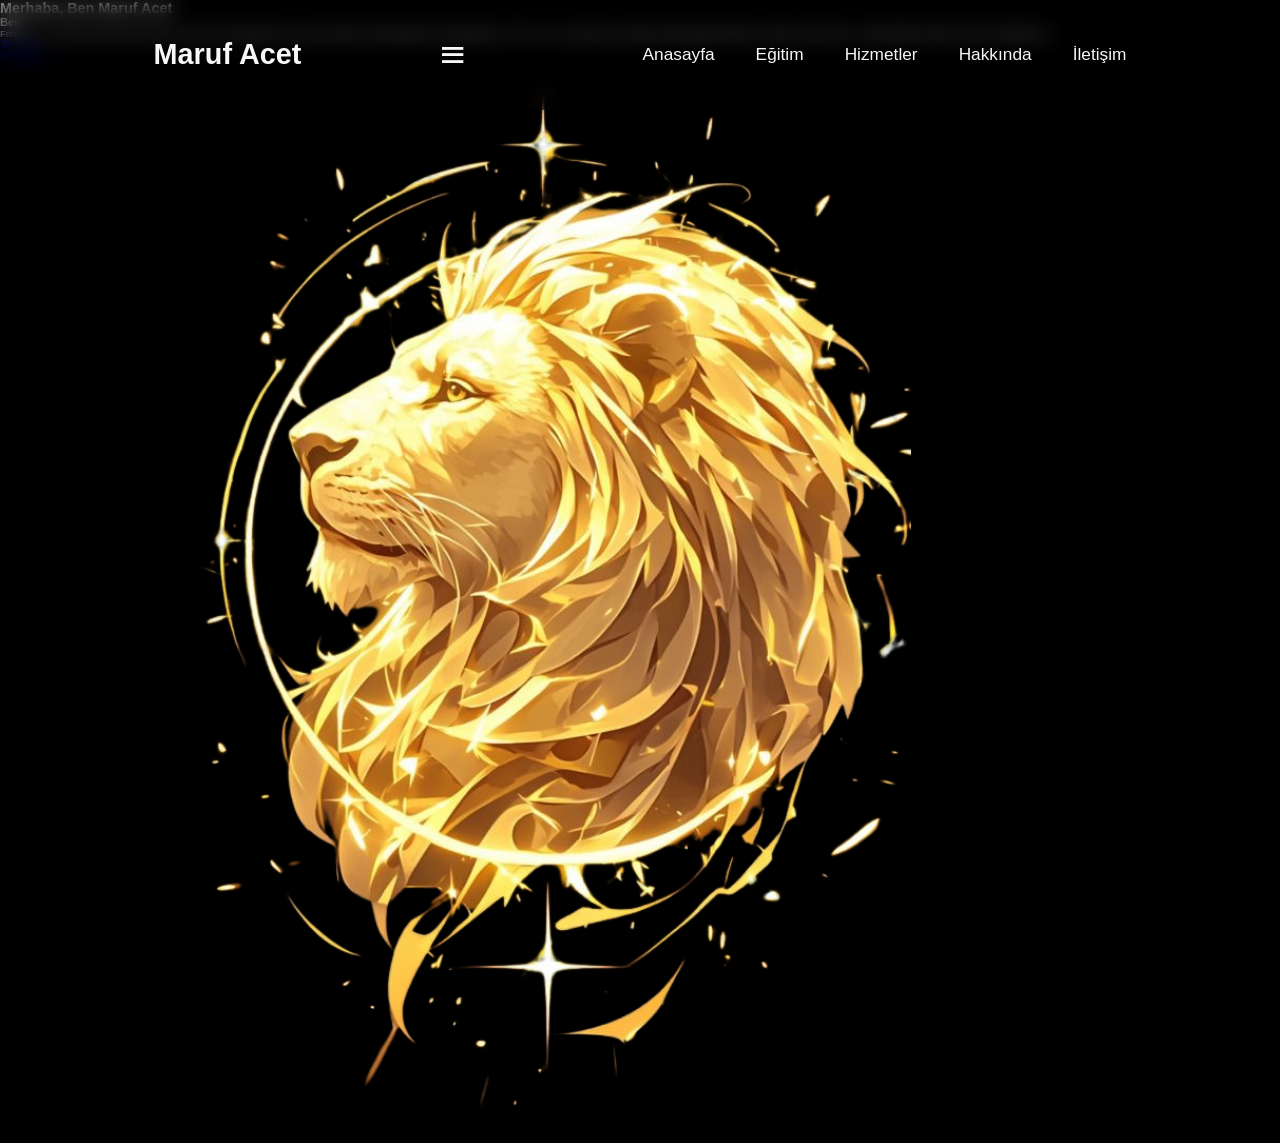
==== Maruf Acet/index.html @ 95a62dec "Add home section and CSS, fix navbar link Link style.css and Boxicons in index.html; add a new .home" ====
<!DOCTYPE html>
<html lang="en">

<head>
    <meta charset="UTF-8">
    <meta name="viewport" content="width=device-width, initial-scale=1.0">
    <title>Kişisel Portföy Web Sitesi</title>
    <link rel="shortcut icon" href="Adsız tasarım (3).png" type="image/x-icon">
    
    <link href="https://unpkg.com/boxicons@2.1.4/css/boxicons.min.css" rel="stylesheet">
<link rel="stylesheet" href="style.css">

</head> 

<body>
    <!--HEADER START-->
    <header class="header">
    <a href="#home" class="logo">
        Maruf Acet
    </a>
    <i class="bx bx-menu" id="menu-icon" style="font-size:32px;"></i>
    <nav class="navbar">
        <a href="#home" class="active">Anasayfa</a>
        <a href="#education">Eğitim</a>
        <a href="#Services">Hizmetler</a>
        <a href="#about">Hakkında</a>
        <a href="#contact">İletişim</a>
    
    </nav>
    </header>
    <!--HEADER END-->
     <!--HOME START-->
    <section class="home" id="home">
        <div class="home-text">
            <h1> Merhaba, Ben Maruf Acet</h1>
            <h3 class="text-animation"> Ben <span> </span></h3>
            <p> Frontend ve backend alanlarında çalışan, full stack web geliştirme 
                konusunda kendini sürekli geliştiren bir geliştiriciyim. HTML, CSS, JavaScript ve backend 
                teknolojileriyle kullanıcı odaklı, performanslı 
                ve sürdürülebilir projeler üretmeyi hedefliyorum.</p>
                <div class="sosyal-icons"></div>
                <a href="#" target="_blank"><i class='bx bxl-instagram'></i></a>
                <a href="#" target="_blank"><i class='bx bxl-facebook'></i></a>
                <a href="#" target="_blank"><i class='bx bxl-github'></i></a>
                <div class="btn-group">
                    <a href="#" class="btn">CV</a>
                    <a href="#" class="btn">İletişim</a>
                </div>
        </div>
        <div class="home-img">
            <img src="Adsız tasarım (3).png" alt=""> 

        </div>
    </section>
    <!--HOME END-->

 
</body>

</html>
---- Maruf Acet/style.css ----
/*CSS RESET START*/
 @import url('https://fonts.googleapis.com/css2?family=Playwrite+NZ+Basic:wght@100..400&family=Roboto:wght@100..900&display=swap');


  *{margin:0;
padding: 0;
box-sizing:border-box ;
text-decoration: none;
border: none;
outline: none;
scroll-behavior: smooth;
font-family: 'poppins', sans-serif;
}
:root{
--bg-color:#000000;
--bg2--color:#854836;
--text--color:#F7F7F7;
--main--color:#FFB22C;
}
html{
    font-size:60%;
    overflow-x: hidden;

}
body{
    background-color:var(--bg-color) ;
    color:var(--text--color);

}
/*CSS RESET END*/


/*HEADER START*/

.header{
    position: fixed;
    top: 0;
    left: 0;
    width: 100%;
    padding: 4rem 12% 4rem;
    background-color: rgba(0,0,0,0.3);
    backdrop-filter: blur(10px);
    display: flex;
    justify-content: space-between;
    align-items: center;
    z-index: 5;
}
.logo{font-size: 3rem;
color:var(--text--color);
font-weight: 800;
cursor:pointer;
transition: 0.3s ease-in-out;
}
.logo:hover{
    transform: scale(1.1);
}
.logo span{
    text-shadow: 0 0 25px var(--main--color);
    color: var(--main--color);
}
.navbar a{
    font-size: 1.8rem;
    color: var(--text--color);
    margin-left: 4rem;
    font-weight: 500;
    transition: 0.3s ease;
    border-bottom: 3px solid transparent;

}
.navbar a:hover,
.navbara a:active{
    color:var(--main--color);
    border-bottom: 3px solid var(--main--color);
}


/*HEADER END*/
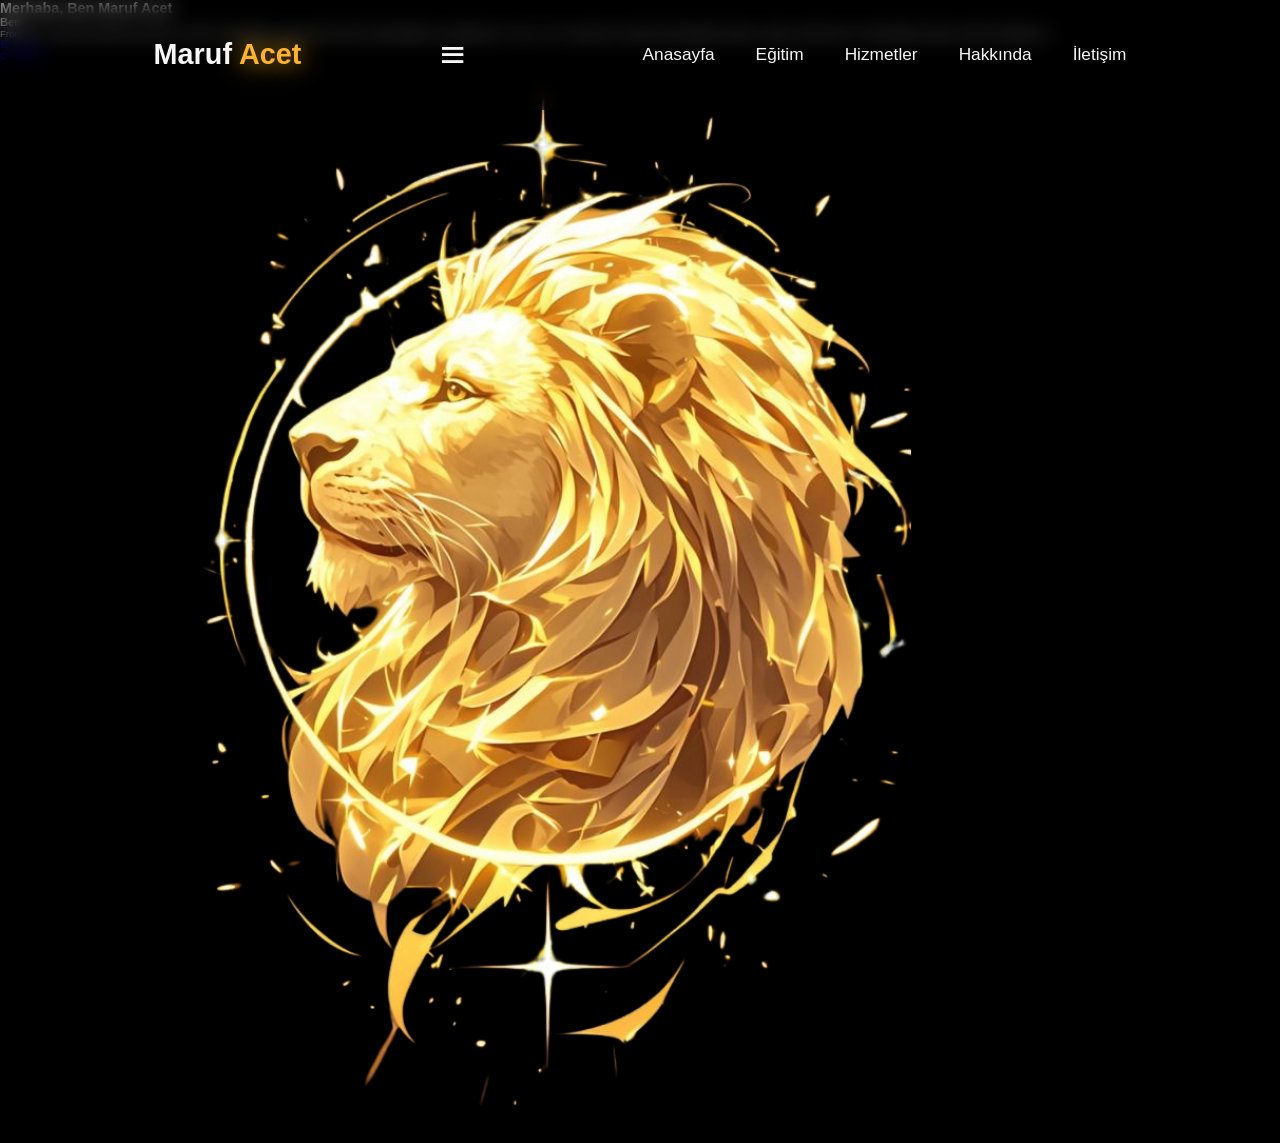
==== commit f41b4133: "Update index.html" ====
--- a/Maruf Acet/index.html
+++ b/Maruf Acet/index.html
@@ -16,7 +16,7 @@
     <!--HEADER START-->
     <header class="header">
     <a href="#home" class="logo">
-        Maruf Acet
+        Maruf  <span>Acet</span>
     </a>
     <i class="bx bx-menu" id="menu-icon" style="font-size:32px;"></i>
     <nav class="navbar">
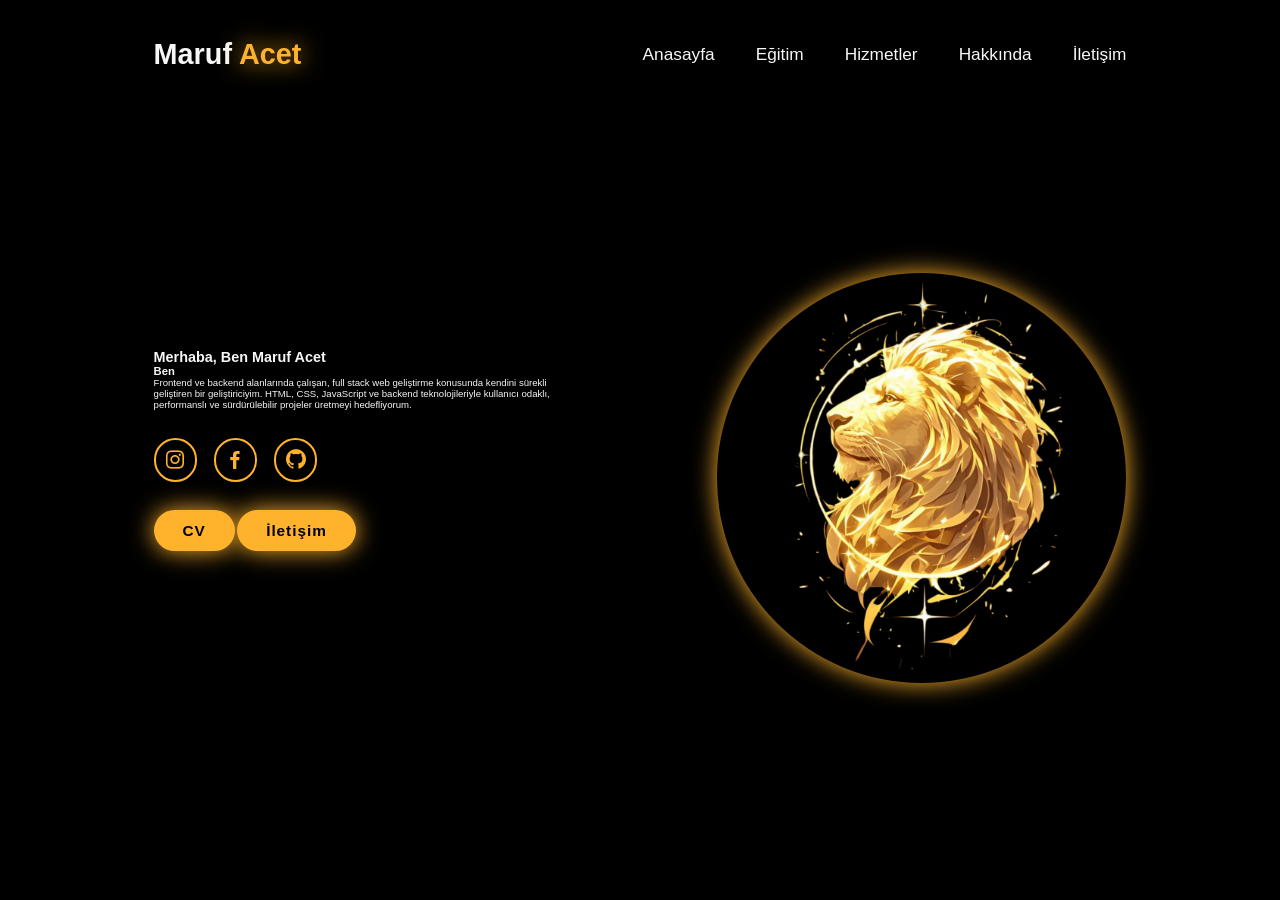
==== commit a087c2cb: "web geliştirme" ====
--- a/Maruf Acet/index.html
+++ b/Maruf Acet/index.html
@@ -27,8 +27,10 @@
         <a href="#contact">İletişim</a>
     
     </nav>
+    
     </header>
     <!--HEADER END-->
+    <script src="script.js"></script>
      <!--HOME START-->
     <section class="home" id="home">
         <div class="home-text">
@@ -38,10 +40,13 @@
                 konusunda kendini sürekli geliştiren bir geliştiriciyim. HTML, CSS, JavaScript ve backend 
                 teknolojileriyle kullanıcı odaklı, performanslı 
                 ve sürdürülebilir projeler üretmeyi hedefliyorum.</p>
-                <div class="sosyal-icons"></div>
-                <a href="#" target="_blank"><i class='bx bxl-instagram'></i></a>
-                <a href="#" target="_blank"><i class='bx bxl-facebook'></i></a>
-                <a href="#" target="_blank"><i class='bx bxl-github'></i></a>
+
+                <div class="social-icons">
+                <a href="#" target="_blank"><i class='bx bxl-instagram'></i> </a>
+                <a href="#" target="_blank"><i class='bx bxl-facebook'></i> </a>
+                <a href="#" target="_blank"><i class='bx bxl-github'></i> </a>
+                </div>
+
                 <div class="btn-group">
                     <a href="#" class="btn">CV</a>
                     <a href="#" class="btn">İletişim</a>
--- a/Maruf Acet/style.css
+++ b/Maruf Acet/style.css
@@ -27,6 +27,14 @@
     color:var(--text--color);
 
 }
+span{
+    color:var(--main--color);
+}
+section{
+    min-height: 100vh;
+    padding: 10rem 12% 10rem;
+}
+
 /*CSS RESET END*/
 
 
@@ -56,7 +64,7 @@
 }
 .logo span{
     text-shadow: 0 0 25px var(--main--color);
-    color: var(--main--color);
+    
 }
 .navbar a{
     font-size: 1.8rem;
@@ -72,9 +80,104 @@
     color:var(--main--color);
     border-bottom: 3px solid var(--main--color);
 }
+#menu-icon{ 
+    font-size: 3.6rem;
+    color:var(--main--color);
+    display: none;
+}
 
 
 /*HEADER END*/
 
 
+/*HOME START*/
+.home{
+    display: flex;
+    justify-content: center;
+    align-items: center;
+    gap: 15rem;
+}
+.home-content{
+    display: flex;
+    flex-direction: column;
+    align-items: baseline;
+    justify-content: center;
+    text-align: left;
+    margin-top: 3rem;
+}
+.home-content h1{
+    font: 7rem;
+    font-weight: 700;
+    margin-top: 1.5rem;
+    line-height: 1;
+}
+.home-content h3{
+    margin-bottom: 2rem;
+    margin-top: 1rem;
+    font-size: 3.5rem;
+}
+.home-img img{
+    width: 32vw;
+    position: relative;
+    top: 3rem;
+    border-radius: 50%;
+    box-shadow: 0 0 25px var(--main--color);
+    cursor: pointer;
+    transition: 0.4s ease-in-out;
+}
+.home-img img:hover{
+    box-shadow: 0 0 25px var(--main--color), 0 0 
+50px var(--main--color), 0 0 100px var(--main--color);
 
+}
+.home-content p{
+    font-family: 1.5rem;
+    font-weight: 500;
+    line-height: 1.8;
+    max-width: 1000px;
+
+}
+.social-icons a{
+    display: inline-flex;
+    justify-content: center;
+    align-items: center;
+    width: 4.5rem;
+    height: 4.5rem;
+    background-color: transparent;
+    border: 2px solid var(--main--color);
+    font-size: 2.5rem;
+    border-radius: 50%;
+    color:var(--main--color);
+    margin: 3rem 1.5rem 3rem 0;
+    transition: 300ms ease-in-out;
+}
+.social-icons a:hover{
+    color:var(--text--color);
+    transform: scale(1.3) translateY(-5px);
+    box-shadow: 0 0 25px var(--main--color);
+    background-color: var(--main--color);
+}
+.btn{
+    display: inline-block;
+    padding: 1rem 2.8rem;
+    background-color: var(--main--color);
+    box-shadow: 0 0 25px var(--main--color);
+    border-radius: 4rem;
+    font-size: 1.6rem;
+    color:black;
+    border: 2px solid transparent;
+    letter-spacing: 0.1rem;
+    font-weight: 600;
+    cursor: pointer;
+    transition: 300ms ease-in-out;
+}
+.btn:hover{
+    transform: scale(1.05);
+    box-shadow: 0 0 50px var(--main--color);
+
+}
+/*HOME END*/
+
+ 
+
+
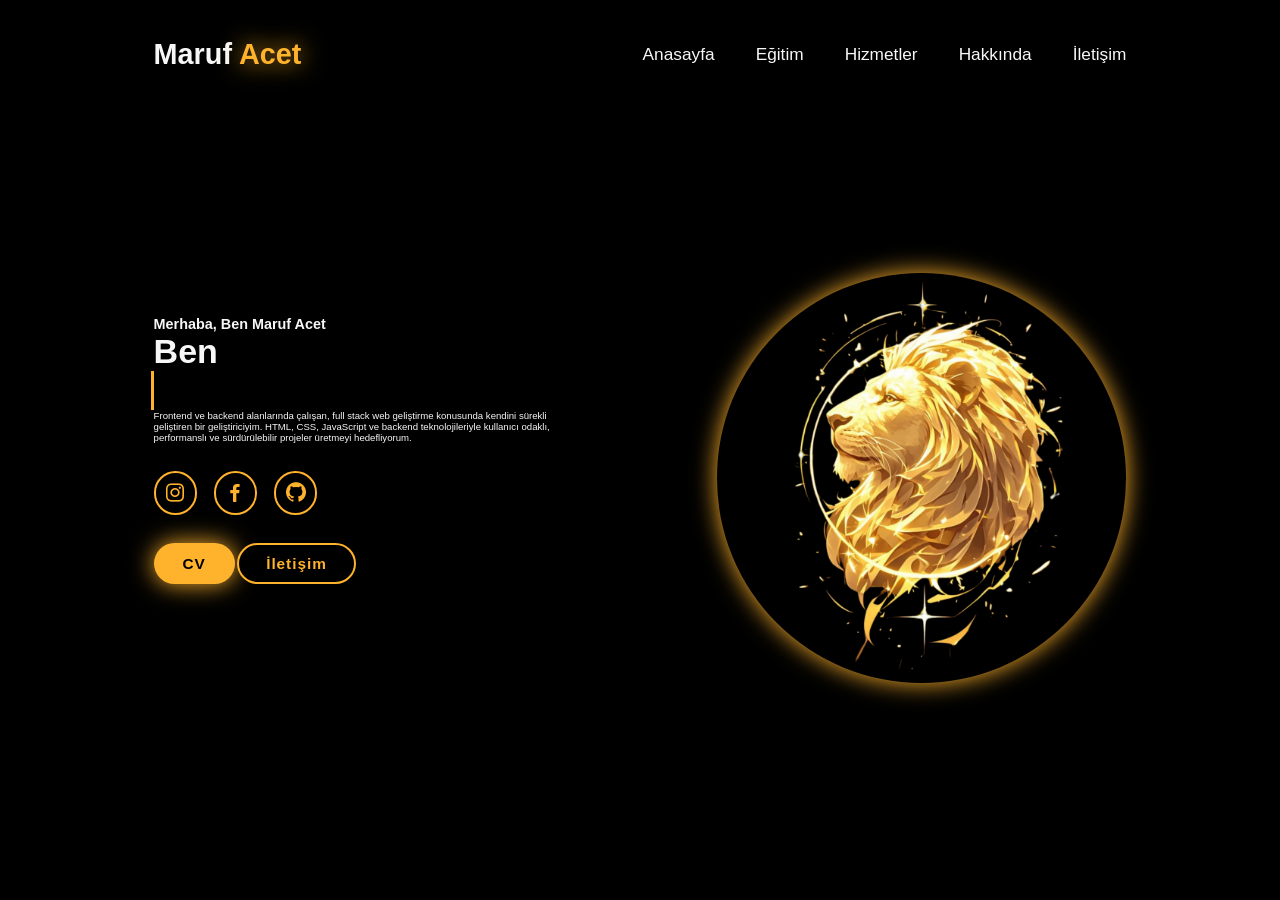
==== commit 2a7c58e0: "proje devam" ====
--- a/Maruf Acet/index.html
+++ b/Maruf Acet/index.html
@@ -36,6 +36,8 @@
         <div class="home-text">
             <h1> Merhaba, Ben Maruf Acet</h1>
             <h3 class="text-animation"> Ben <span> </span></h3>
+
+            
             <p> Frontend ve backend alanlarında çalışan, full stack web geliştirme 
                 konusunda kendini sürekli geliştiren bir geliştiriciyim. HTML, CSS, JavaScript ve backend 
                 teknolojileriyle kullanıcı odaklı, performanslı 
--- a/Maruf Acet/style.css
+++ b/Maruf Acet/style.css
@@ -176,8 +176,65 @@
     box-shadow: 0 0 50px var(--main--color);
 
 }
-/*HOME END*/
-
- 
-
-
+.btn-group a:nth-of-type(2){
+    background-color: #000000;
+    color:var(--main--color);
+    border: 2px solid var(--main--color);
+    box-shadow: 0 0 25px transparent;
+
+}
+.btn-group a:nth-of-type(2):hover{
+    box-shadow: 0 0 25px var(--main--color);
+    background-color: var(--main--color);
+    color: #000000;
+}
+
+.text-animation{
+    font-size: 34px;
+    font-weight: 600;
+    min-width: 280px;
+}
+
+.text-animation span{
+    position: relative;
+    display: inline-block;
+    white-space: nowrap;
+}
+
+.text-animation span::before{
+    content: "Front-end Developer'ım";
+    color: var(--main--color);
+    animation: words 20s infinite;
+}
+
+.text-animation span::after{
+    content: "";
+    position: absolute;
+    top: 0;
+    right: -8px;
+    height: 100%;
+    width: calc(100% + 8px);
+    background-color: black;
+    border-left: 3px solid var(--main--color);
+    animation: cursor 0.6s infinite, typing 6s steps(30) infinite;
+}
+
+@keyframes cursor {
+    50% {
+        border-left-color: transparent;
+    }
+}
+
+@keyframes words {
+    0%, 25%   { content: "Front-end Developer'ım"; }
+    26%, 50%  { content: "Back-end Developer'ım"; }
+    51%, 70%  { content: "Software Developer'ım"; }
+    71%, 100% { content: "Full-Stack Developer'ım"; }
+}
+
+@keyframes typing{
+    0%   { width: 100%; }
+    50%  { width: 0; }
+    100% { width: 100%; }
+}
+
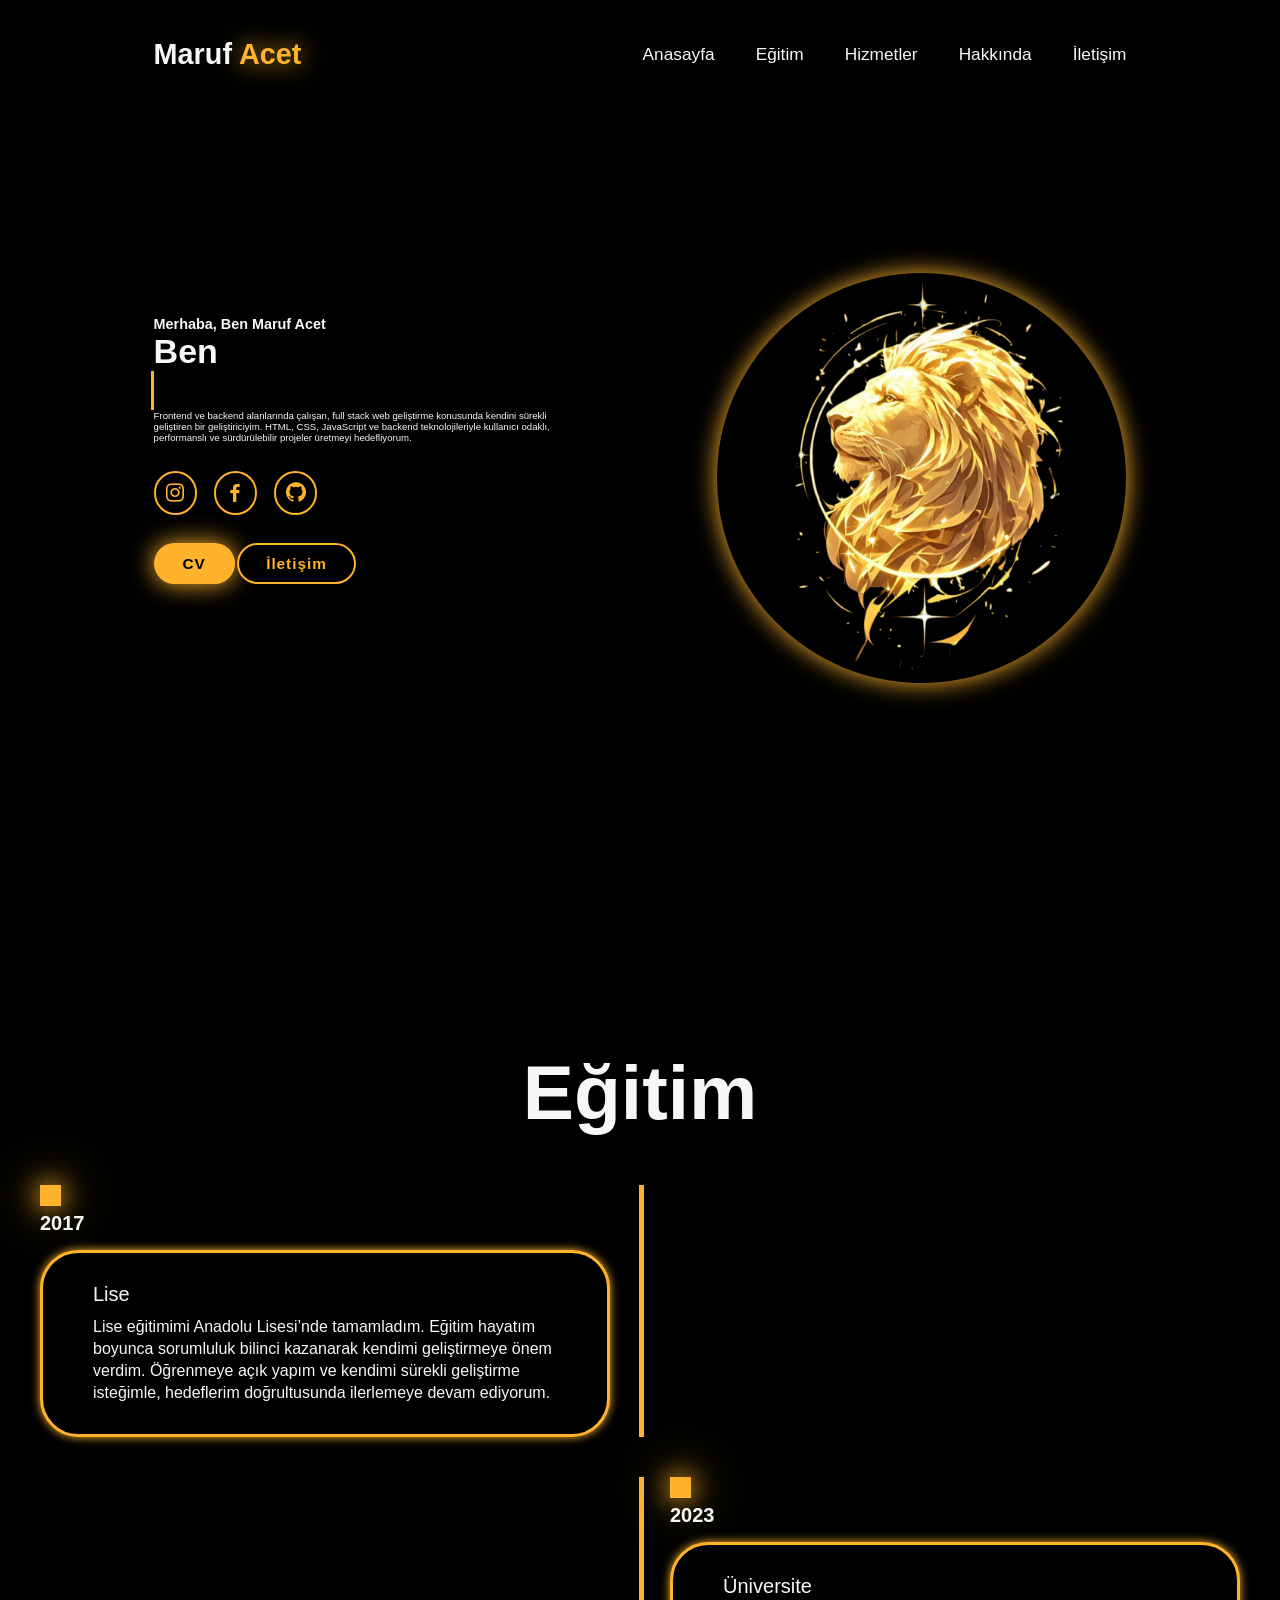
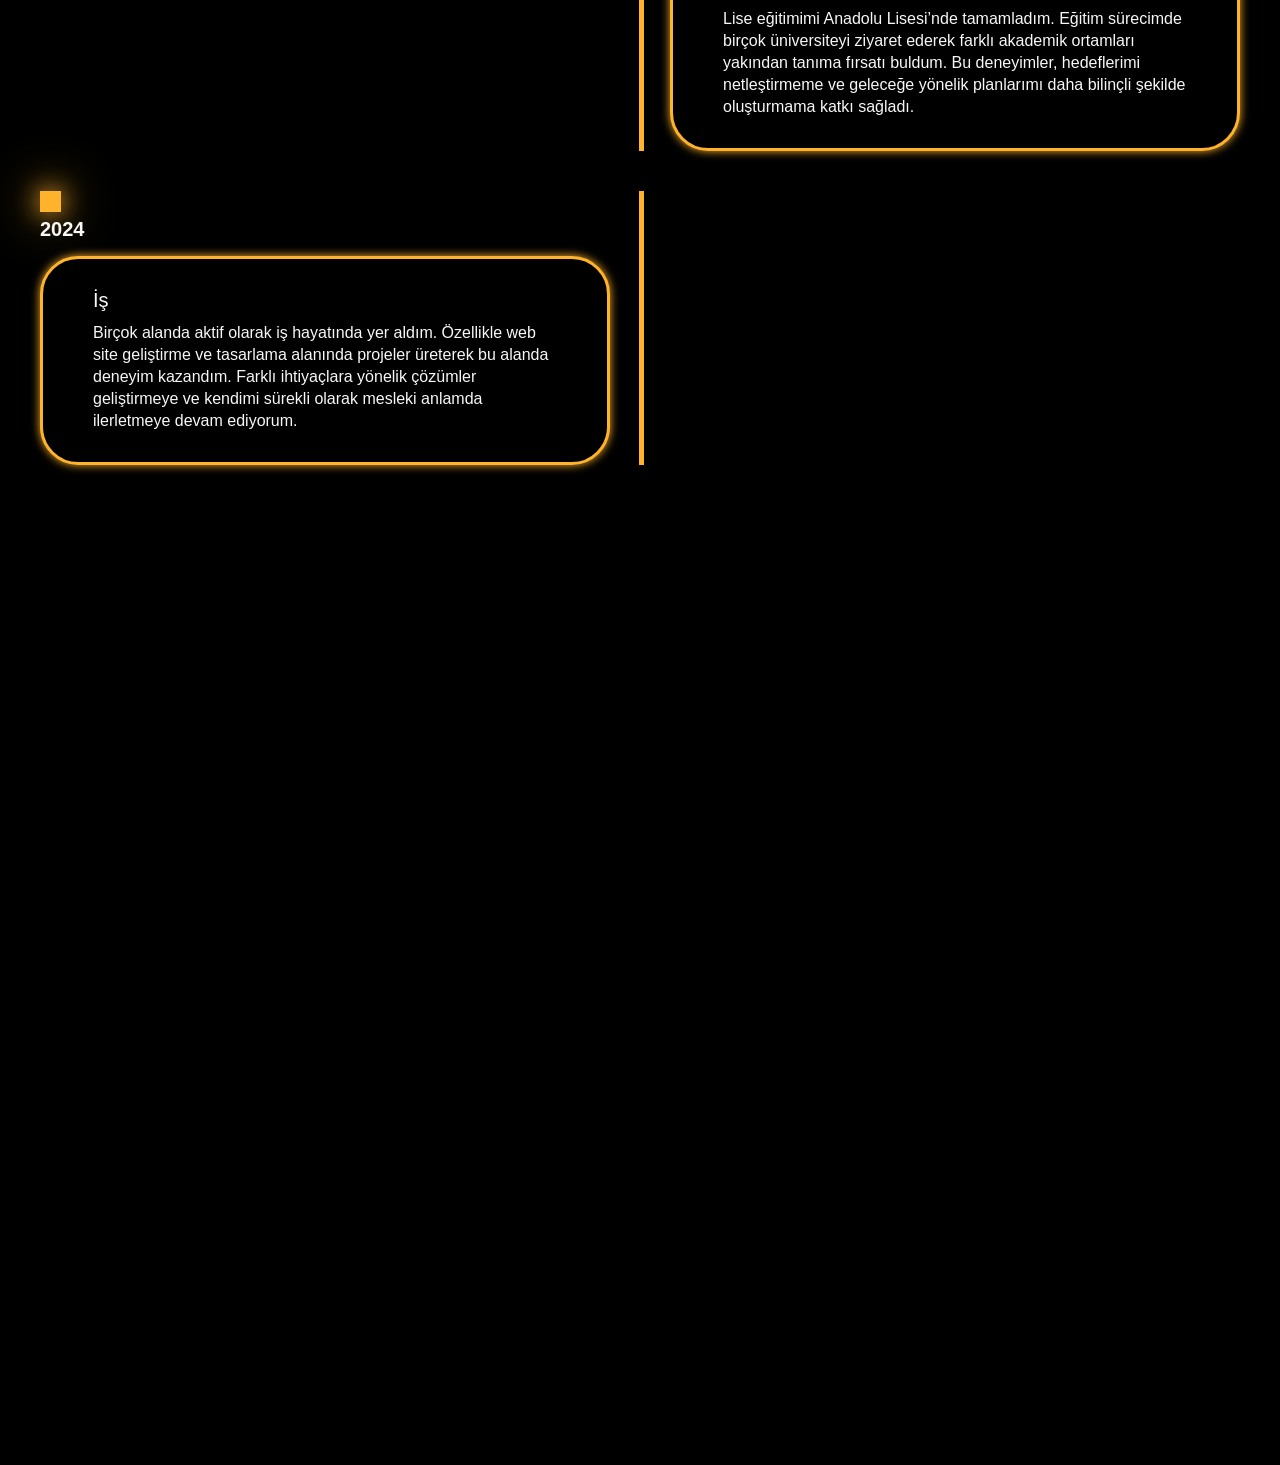
==== commit e1aa875e: "proje devamı" ====
--- a/Maruf Acet/index.html
+++ b/Maruf Acet/index.html
@@ -37,7 +37,7 @@
             <h1> Merhaba, Ben Maruf Acet</h1>
             <h3 class="text-animation"> Ben <span> </span></h3>
 
-            
+
             <p> Frontend ve backend alanlarında çalışan, full stack web geliştirme 
                 konusunda kendini sürekli geliştiren bir geliştiriciyim. HTML, CSS, JavaScript ve backend 
                 teknolojileriyle kullanıcı odaklı, performanslı 
@@ -60,6 +60,59 @@
         </div>
     </section>
     <!--HOME END-->
+     <!--EDUCATION START-->
+     <section class="education" id="education">
+        <h2 class="heading">Eğitim</h2>
+        <div class="timeline-items">
+
+            <div class="timeline-item">
+            <div class="timeline-dot"></div>
+            <div class="timeline-date">2017</div>
+            <div class="timeline-content">
+                <h3>Lise</h3>
+                <p>Lise eğitimimi Anadolu Lisesi’nde tamamladım.
+                     Eğitim hayatım boyunca sorumluluk bilinci kazanarak kendimi geliştirmeye önem verdim.
+                     Öğrenmeye açık yapım ve kendimi sürekli geliştirme isteğimle,
+                     hedeflerim doğrultusunda ilerlemeye devam ediyorum.</p>
+            </div>
+        </div>
+          <div class="timeline-item">
+            <div class="timeline-dot" ></div>
+            <div class="timeline-date">2023</div>
+            <div class="timeline-content">
+                <h3>Üniversite</h3>
+                <p>Lise eğitimimi Anadolu Lisesi’nde tamamladım. Eğitim sürecimde
+                     birçok üniversiteyi ziyaret ederek farklı akademik ortamları 
+                     yakından tanıma fırsatı buldum. Bu deneyimler, hedeflerimi
+                      netleştirmeme ve geleceğe yönelik planlarımı daha bilinçli
+                     şekilde oluşturmama katkı sağladı.</p>
+            </div>
+        </div>
+         <div class="timeline-item">
+            <div class="timeline-dot"></div>
+            <div class="timeline-date">2024</div>
+            <div class="timeline-content">
+                <h3>İş</h3>
+                <p>Birçok alanda aktif olarak iş hayatında yer aldım. 
+                    Özellikle web site geliştirme ve tasarlama alanında projeler 
+                    üreterek bu alanda deneyim kazandım. Farklı ihtiyaçlara yönelik 
+                    çözümler geliştirmeye ve kendimi sürekli 
+                    olarak mesleki anlamda ilerletmeye devam ediyorum.</p>
+            </div>
+        </div>
+        
+        
+    </div>
+    
+
+     </section>
+      <!--EDUCATION END-->
+      <!-- SERVİCES START-->
+       <section class="services" id="services">
+        <div></div>
+       </section>
+
+     <!-- SERVİCES END-->
 
  
 </body>
--- a/Maruf Acet/style.css
+++ b/Maruf Acet/style.css
@@ -237,4 +237,101 @@
     50%  { width: 0; }
     100% { width: 100%; }
 }
-
+ /* EDUCATİON* START*/
+ .heading{
+    font-size: 8rem;
+    text-align: center;
+    margin: 5rem 0;
+ }
+ .education{
+    background-color: black;
+    padding: 100px 15px;
+
+ }
+  .timeline-items{
+    max-width: 1200px;
+    margin: auto;
+    display: flex;
+    flex-wrap: wrap;
+    position: relative;
+  }
+.timeline-item::before{
+    content: "";
+    position: absolute;
+    width: 5px;
+    height: 100%;
+    background-color: #FFB22C;
+    left: calc(50% - 1px);
+}
+.timeline-item{
+    margin-bottom: 40px;
+    width: 100%;
+    position: relative;
+}
+ .timeline-item:last-child{
+    margin-bottom: 0;
+ }
+ .timeline-item:nth-child(odd){
+    padding-right:calc(50% + 30px);
+
+ }
+ .timeline-item:nth-child(even){
+    padding-left:calc(50% + 30px);
+
+ }
+ .timeline-dot{
+    height: 21px;
+    width: 21px;
+    background-color: #FFB22C;
+    box-shadow: 0 0 25px var(--main--color), 0 0 50px var(--main--color);
+
+ }
+ .timeline-date{
+    font-size: 20px;
+    font-weight: 800;
+    color: #F7F7F7;
+    margin: 6px 0 15px;
+ }
+ .timeline-content{
+    background-color: #000000;
+    border: 3px solid var(--main--color);
+    padding: 30px 50px;
+    border-radius: 4rem;
+    box-shadow: 0 0 10px var(--main--color);
+    cursor: pointer;
+    transition: 0.3s ease-in-out;
+ }
+.timeline-content:hover{
+    box-shadow:  0 0 25px var(--main--color);
+    transform: scale(1.05);
+
+}
+.timeline-content h3{
+    font-size: 20px;
+    color: #F7F7F7;
+    margin: 0 0 10px;
+    font-weight: 500;
+}
+.timeline-content p{
+    color: #F7F7F7;
+    font-size: 16px;
+    line-height: 22px;
+}
+ ::-webkit-scrollbar{
+    width: 15px;
+ }
+ ::-webkit-scrollbar-thumb{
+    background-color: #FFB22C;
+    border-radius: 4rem;
+
+ }
+ ::-webkit-scrollbar-track{
+    background-color: #000000;
+    width: 50px;
+ }
+
+
+
+
+ /* EDUCATİON* END*/
+
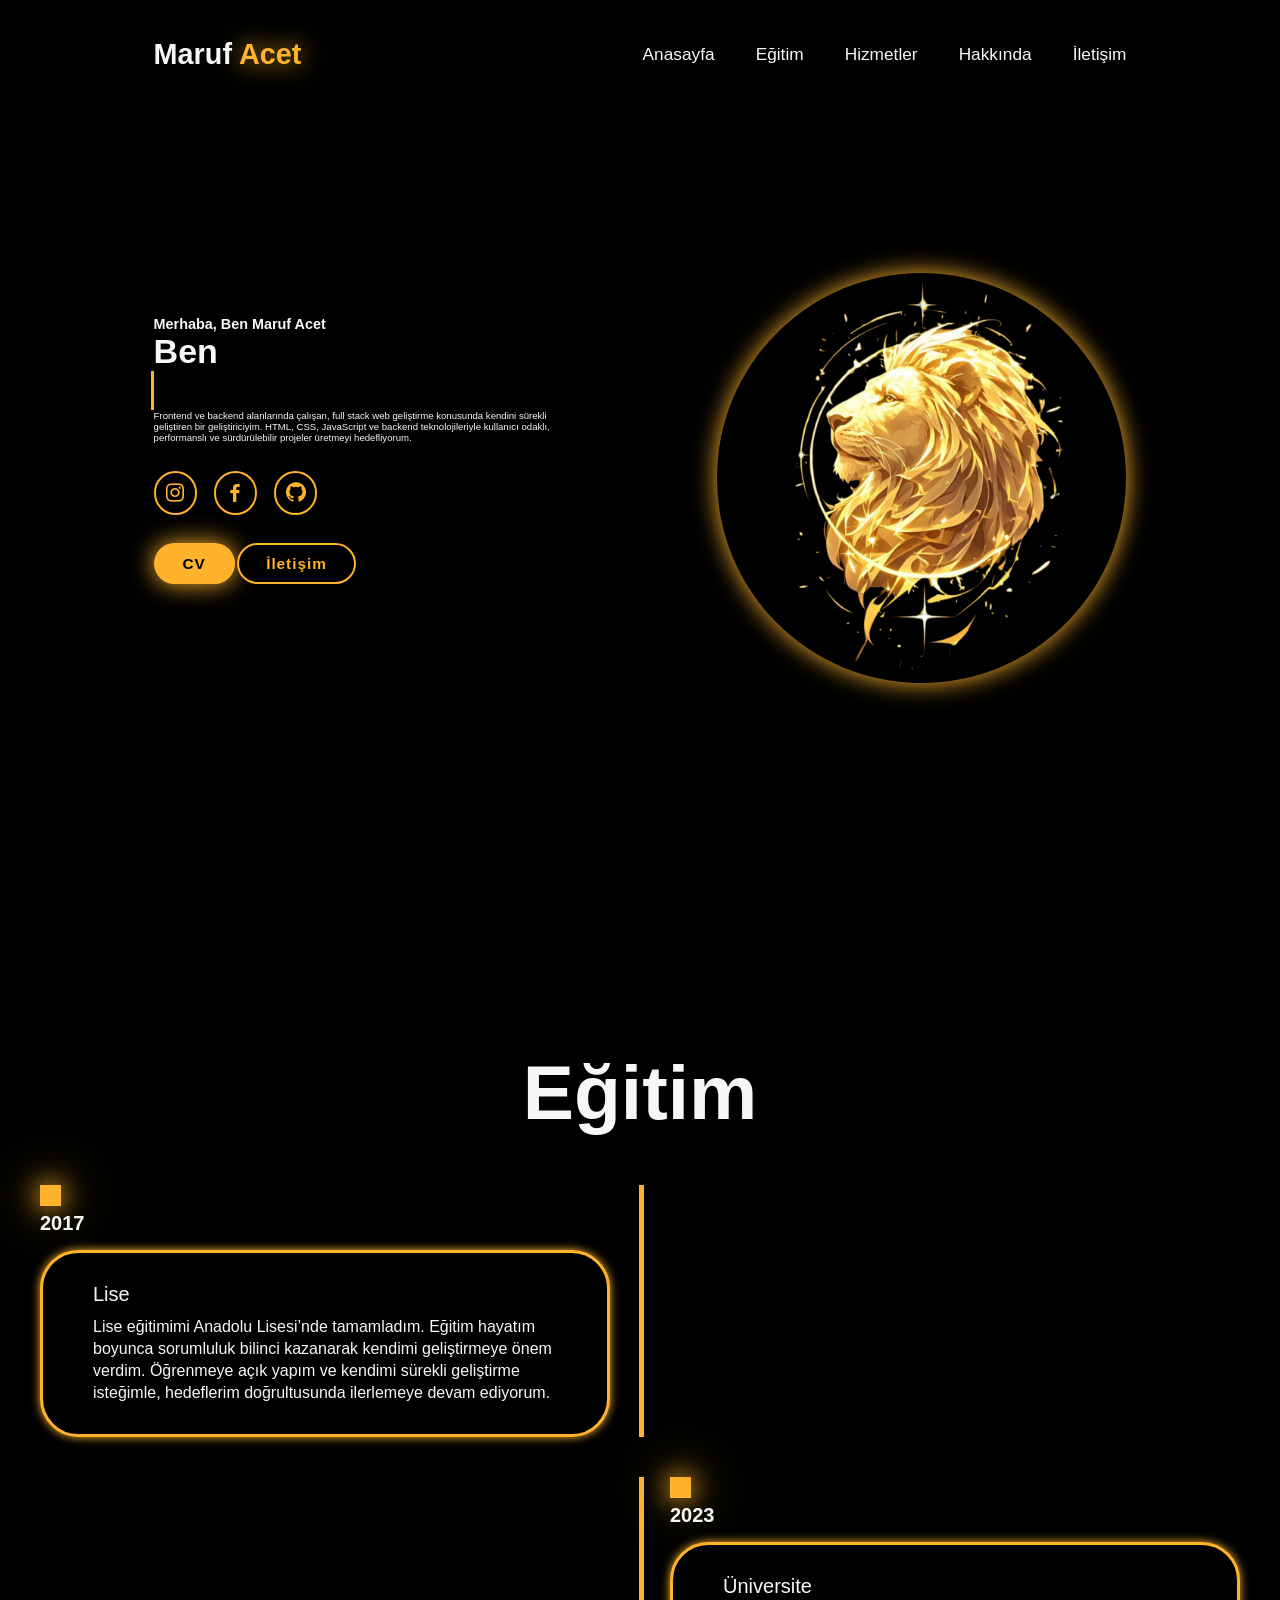
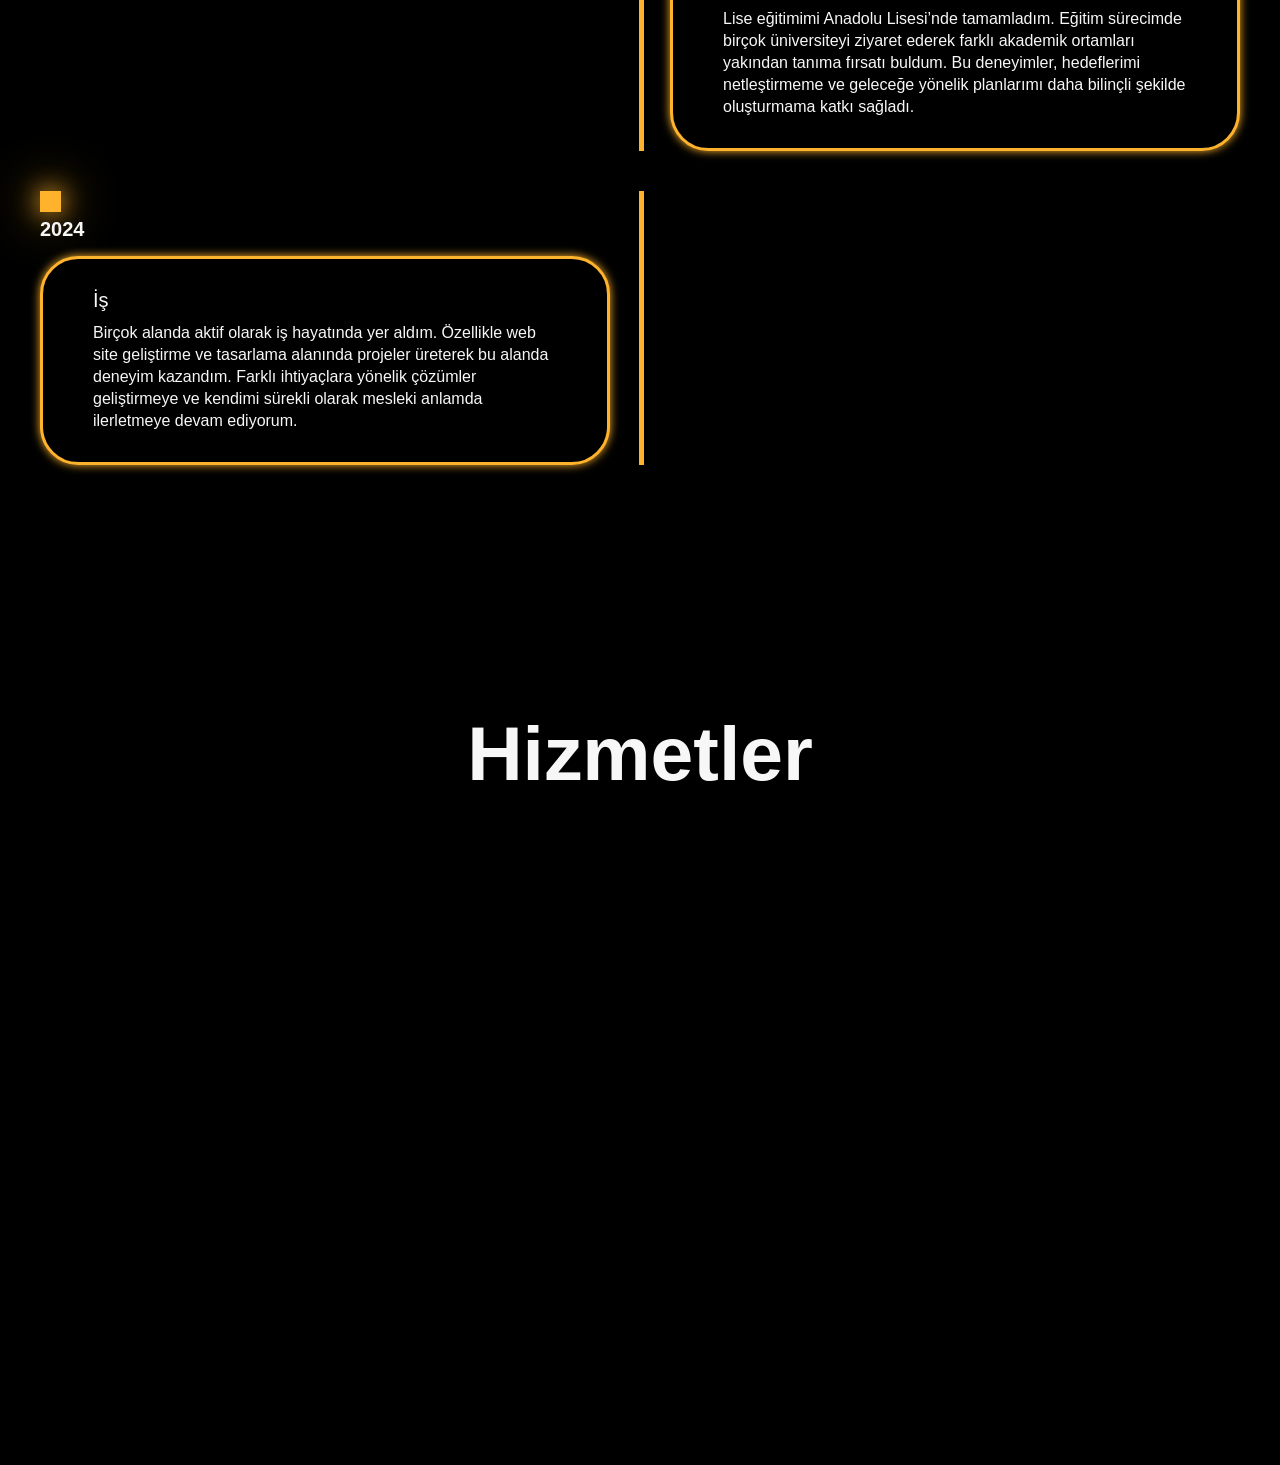
==== commit 44a053d1: "proje" ====
--- a/Maruf Acet/index.html
+++ b/Maruf Acet/index.html
@@ -109,7 +109,51 @@
       <!--EDUCATION END-->
       <!-- SERVİCES START-->
        <section class="services" id="services">
-        <div></div>
+        <h2 class="heading"> Hizmetler</h2>
+
+        <div class="services-container">
+            <div class="service-box">
+             <div class="service-info">
+                   <h4> Front-end Development</h4>
+                   <p>Kullanıcı deneyimini ön planda tutarak modern, hızlı ve mobil uyumlu arayüzler geliştiriyorum.
+HTML, CSS ve JavaScript kullanarak estetik ve işlevsel web siteleri tasarlıyor, performans ve erişilebilirlik standartlarına uygun projeler üretiyorum.
+
+Responsive (mobil uyumlu) tasarım prensipleriyle her cihazda sorunsuz çalışan arayüzler oluşturuyorum. Temiz kod yapısı, optimize edilmiş performans ve kullanıcı dostu tasarım anlayışıyla projeleri hem teknik hem görsel açıdan güçlü hale getiriyorum.</p>
+             </div>
+            </div>
+
+
+               <div class="service-box">
+             <div class="service-info">
+                   <h4> Back-end Development</h4>
+                   <p>Kullanıcı deneyimini ön planda tutarak modern, hızlı ve mobil uyumlu arayüzler geliştiriyorum.
+HTML, CSS ve JavaScript kullanarak estetik ve işlevsel web siteleri tasarlıyor, performans ve erişilebilirlik standartlarına uygun projeler üretiyorum.
+
+Responsive (mobil uyumlu) tasarım prensipleriyle her cihazda sorunsuz çalışan arayüzler oluşturuyorum. Temiz kod yapısı, optimize edilmiş performans ve kullanıcı dostu tasarım anlayışıyla projeleri hem teknik hem görsel açıdan güçlü hale getiriyorum.</p>
+             </div>
+            </div>
+             
+
+
+               <div class="service-box">
+             <div class="service-info">
+                   <h4> Front-end Development</h4>
+                   <p>Web projelerinin arka planında çalışan güçlü ve güvenli sistemler geliştiriyorum. Sunucu taraflı programlama, veritabanı yönetimi ve API entegrasyonları ile dinamik ve sürdürülebilir yapılar oluşturuyorum.
+
+Veri güvenliği, performans ve sistem optimizasyonunu ön planda tutarak ölçeklenebilir çözümler geliştiriyorum. Kullanıcı işlemlerinin sorunsuz çalışması için sağlam altyapılar kuruyor ve projelerin teknik temelini güçlendiriyorum.</p>
+             </div>
+            </div>
+
+
+                <div class="service-box">
+             <div class="service-info">
+                   <h4> Full-Stack Development</h4>
+                   <p>Front-end ve back-end teknolojilerini bir arada kullanarak uçtan uca web projeleri geliştiriyorum. Kullanıcı arayüzünden sunucu tarafına, veritabanından performans optimizasyonuna kadar tüm süreci yönetiyorum.
+
+Modern ve responsive arayüzler tasarlarken aynı zamanda güvenli, hızlı ve ölçeklenebilir sistem altyapıları oluşturuyorum. Projelerde hem kullanıcı deneyimini hem de teknik performansı ön planda tutuyorum.</p>
+             </div>
+            </div>
+        </div>
        </section>
 
      <!-- SERVİCES END-->
--- a/Maruf Acet/style.css
+++ b/Maruf Acet/style.css
@@ -333,5 +333,65 @@
 
 
 
- /* EDUCATİON* END*/
-
+ /* EDUCATİON END*/
+
+
+ /* SERVİCES START*/
+ .services{
+    background-color: #000000;
+    color: #000000;
+ }
+  .services h2{
+    color: #F7F7F7;
+    margin-bottom: 5rem;
+  }
+   .services-container{
+    display: grid;
+    grid-template-columns: repeat(2, 1fr);
+    align-items: center;
+    gap: 2.5rem;
+   }
+    .services-box {
+        background-color: var(--main--color);
+        height: 300px;
+        border-radius: 3rem;
+        border: 5 px solid transparent;
+        cursor: pointer;
+        transition: 0.4s ease-in-out; 
+    }
+    .services-box:hover{
+        background-color: #F7F7F7;
+        color: #000000;
+        border: 5 px solid var(--main--color);
+        transform: scale(1.03);
+    }
+    .services-box .services-info{
+        display: flex;
+        flex-direction: column;
+        text-align: left;
+        max-height: 200px;
+        justify-content: left;
+        align-items: baseline;
+        padding: 5rem 5rem;
+
+
+
+    }
+
+    .services-info h4{
+        font-size: 1.6rem;
+        font-weight: 800;
+        line-height: 2;
+
+
+    }
+    .services-info p{
+        font-size: 1.6rem;
+        font-weight: 600;
+        max-height: 100px;
+        line-height: 1.7;
+        margin: auto;
+    }
+
+ /* SERVİCES END*/
+
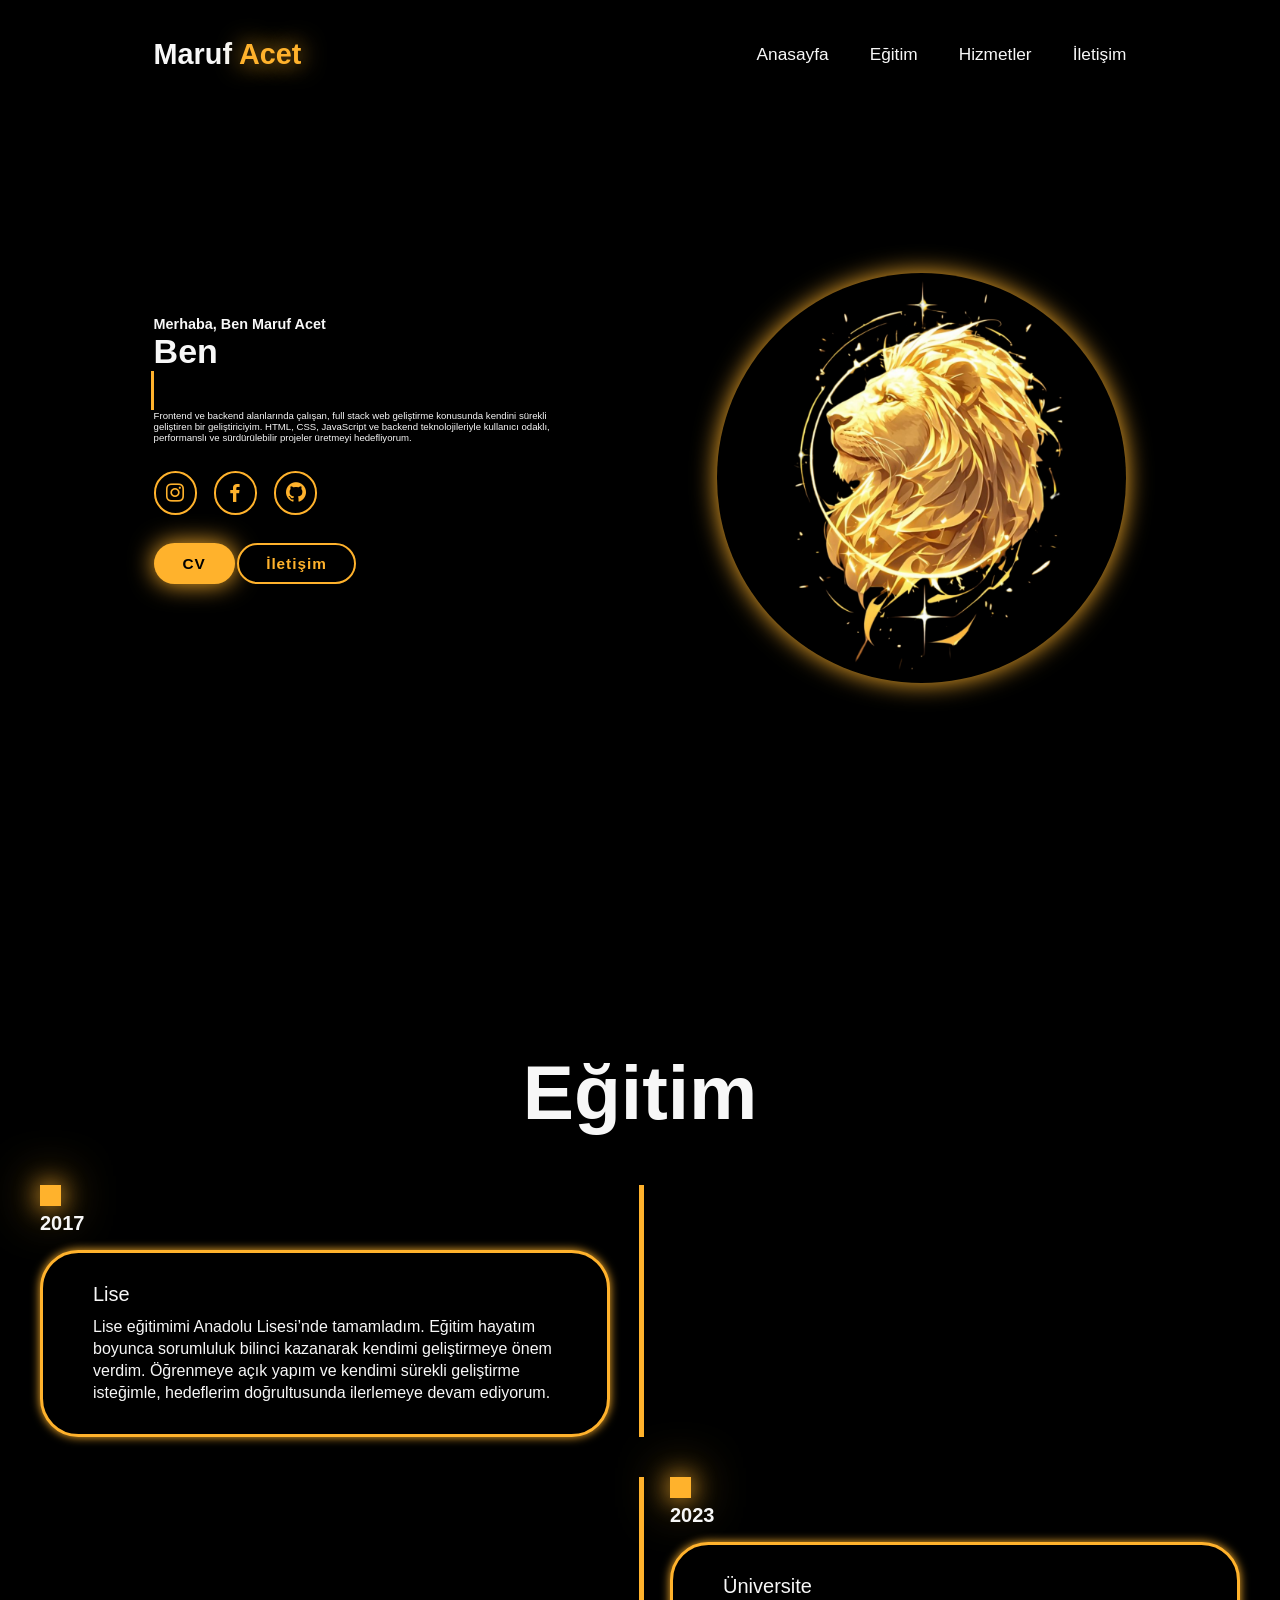
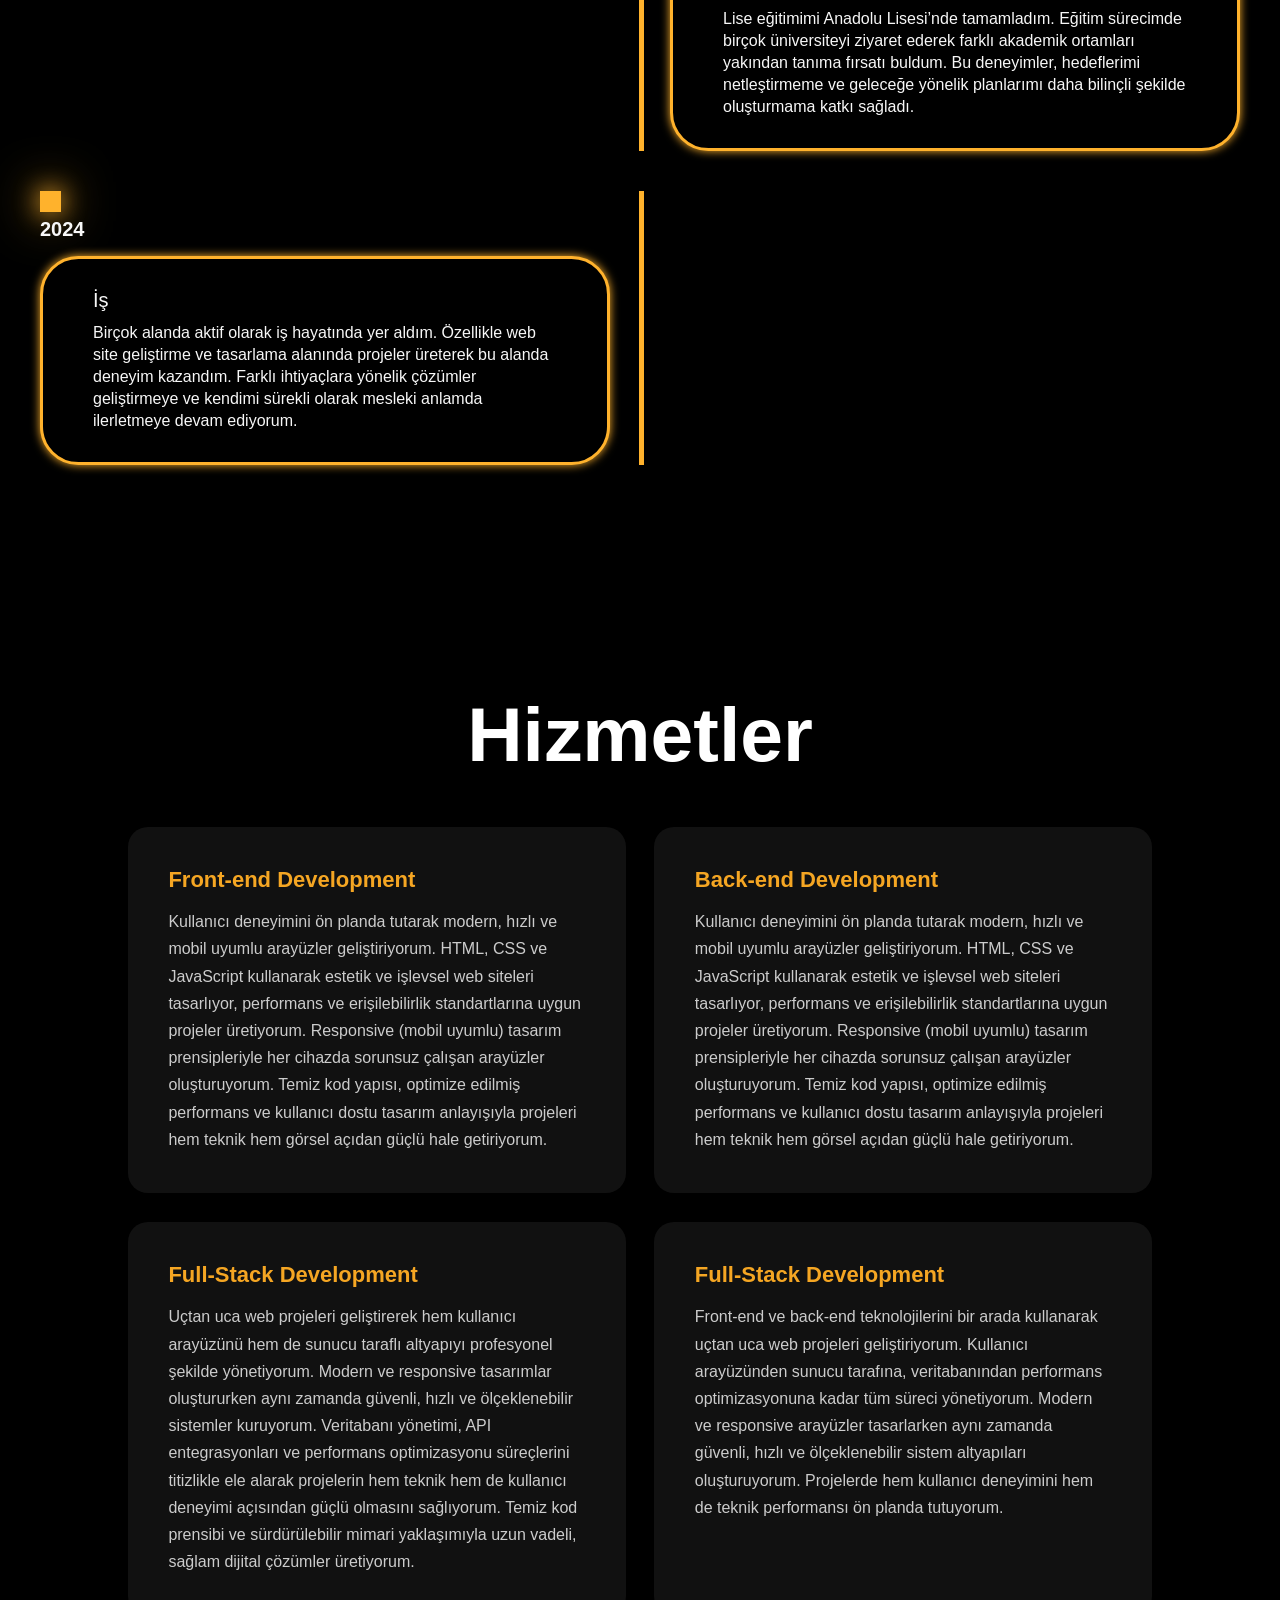
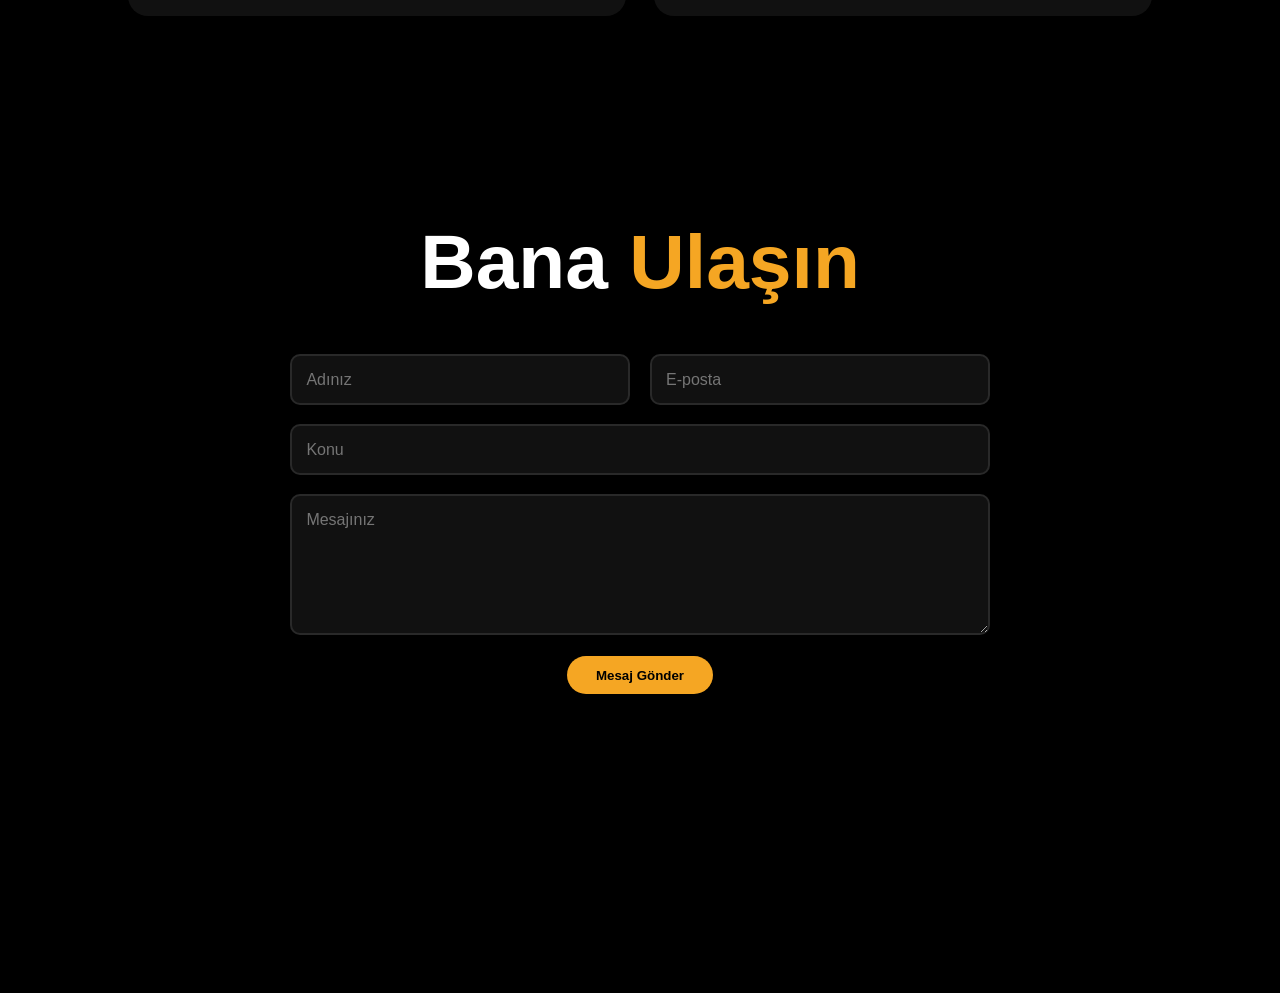
==== commit 57b3ec7d: "proje" ====
--- a/Maruf Acet/index.html
+++ b/Maruf Acet/index.html
@@ -22,8 +22,7 @@
     <nav class="navbar">
         <a href="#home" class="active">Anasayfa</a>
         <a href="#education">Eğitim</a>
-        <a href="#Services">Hizmetler</a>
-        <a href="#about">Hakkında</a>
+        <a href="#services">Hizmetler</a>
         <a href="#contact">İletişim</a>
     
     </nav>
@@ -137,10 +136,14 @@
 
                <div class="service-box">
              <div class="service-info">
-                   <h4> Front-end Development</h4>
-                   <p>Web projelerinin arka planında çalışan güçlü ve güvenli sistemler geliştiriyorum. Sunucu taraflı programlama, veritabanı yönetimi ve API entegrasyonları ile dinamik ve sürdürülebilir yapılar oluşturuyorum.
+                   <h4> Full-Stack Development</h4>
+                  <p>
+Uçtan uca web projeleri geliştirerek hem kullanıcı arayüzünü hem de sunucu taraflı altyapıyı profesyonel şekilde yönetiyorum. 
+Modern ve responsive tasarımlar oluştururken aynı zamanda güvenli, hızlı ve ölçeklenebilir sistemler kuruyorum. 
 
-Veri güvenliği, performans ve sistem optimizasyonunu ön planda tutarak ölçeklenebilir çözümler geliştiriyorum. Kullanıcı işlemlerinin sorunsuz çalışması için sağlam altyapılar kuruyor ve projelerin teknik temelini güçlendiriyorum.</p>
+Veritabanı yönetimi, API entegrasyonları ve performans optimizasyonu süreçlerini titizlikle ele alarak projelerin hem teknik hem de kullanıcı deneyimi açısından güçlü olmasını sağlıyorum. 
+Temiz kod prensibi ve sürdürülebilir mimari yaklaşımıyla uzun vadeli, sağlam dijital çözümler üretiyorum.
+</p>
              </div>
             </div>
 
@@ -157,6 +160,28 @@
        </section>
 
      <!-- SERVİCES END-->
+       <!-- CONTACT START-->
+        <section class="contact" id="contact">
+    <h2 class="heading">Bana <span>Ulaşın</span></h2>
+
+    <form action="#">
+        <div class="input-group">
+            <input type="text" placeholder="Adınız">
+            <input type="email" placeholder="E-posta">
+        </div>
+
+        <div class="input-group">
+            <input type="text" placeholder="Konu">
+        </div>
+
+        <textarea placeholder="Mesajınız" rows="6"></textarea>
+
+        <button type="submit" class="contact-btn">Mesaj Gönder</button>
+    </form>
+</section>
+        <!-- CONTACT END-->
+      
+
 
  
 </body>
--- a/Maruf Acet/style.css
+++ b/Maruf Acet/style.css
@@ -76,7 +76,7 @@
 
 }
 .navbar a:hover,
-.navbara a:active{
+.navbar a:active{
     color:var(--main--color);
     border-bottom: 3px solid var(--main--color);
 }
@@ -330,68 +330,113 @@
     width: 50px;
  }
 
-
-
-
  /* EDUCATİON END*/
 
 
- /* SERVİCES START*/
- .services{
-    background-color: #000000;
-    color: #000000;
- }
-  .services h2{
-    color: #F7F7F7;
-    margin-bottom: 5rem;
-  }
-   .services-container{
-    display: grid;
-    grid-template-columns: repeat(2, 1fr);
-    align-items: center;
-    gap: 2.5rem;
-   }
-    .services-box {
-        background-color: var(--main--color);
-        height: 300px;
-        border-radius: 3rem;
-        border: 5 px solid transparent;
-        cursor: pointer;
-        transition: 0.4s ease-in-out; 
-    }
-    .services-box:hover{
-        background-color: #F7F7F7;
-        color: #000000;
-        border: 5 px solid var(--main--color);
-        transform: scale(1.03);
-    }
-    .services-box .services-info{
-        display: flex;
-        flex-direction: column;
-        text-align: left;
-        max-height: 200px;
-        justify-content: left;
-        align-items: baseline;
-        padding: 5rem 5rem;
-
-
-
-    }
-
-    .services-info h4{
-        font-size: 1.6rem;
-        font-weight: 800;
-        line-height: 2;
-
-
-    }
-    .services-info p{
-        font-size: 1.6rem;
-        font-weight: 600;
-        max-height: 100px;
-        line-height: 1.7;
-        margin: auto;
-    }
-
- /* SERVİCES END*/
-
+/* SERVICES START */
+
+.services{
+   background-color: #000;
+   color: #fff;
+   padding: 8rem 10%;
+}
+
+.services-container{
+   display: grid;
+   grid-template-columns: repeat(auto-fit, minmax(350px, 1fr));
+   gap: 3rem;
+}
+
+.service-box{
+   background: #111;
+   padding: 4rem;
+   border-radius: 20px;
+   transition: 0.4s ease;
+   border: 2px solid transparent;
+}
+
+.service-box:hover{
+   transform: translateY(-10px);
+   border: 2px solid #f5a623;
+   box-shadow: 0 0 40px #f5a623;
+}
+
+.service-info h4{
+   font-size: 22px;
+   margin-bottom: 15px;
+   color: #f5a623;
+}
+
+.service-info p{
+   font-size: 16px;
+   line-height: 1.7;
+   color: #ccc;
+}
+
+/* SERVICES END */
+/* CONTACT START */
+.contact{
+    background: #000;
+    color: #fff;
+    padding: 8rem 10%;
+    text-align: center;
+}
+
+.contact .heading span{
+    color: #f5a623;
+}
+
+.contact form{
+    max-width: 700px;
+    margin: 0 auto;
+}
+
+.input-group{
+    display: flex;
+    gap: 2rem;
+    margin-bottom: 2rem;
+}
+
+.input-group input{
+    flex: 1;
+}
+
+.contact input,
+.contact textarea{
+    width: 100%;
+    padding: 1.5rem;
+    background: #111;
+    border: 2px solid rgba(255,255,255,0.1);
+    border-radius: 10px;
+    color: #fff;
+    font-size: 16px;
+    transition: 0.3s ease;
+}
+
+.contact input:focus,
+.contact textarea:focus{
+    border-color: #f5a623;
+    box-shadow: 0 0 20px #f5a623;
+    outline: none;
+}
+
+.contact-btn{
+    margin-top: 2rem;
+    padding: 1.2rem 3rem;
+    background: #f5a623;
+    color: #000;
+    font-weight: bold;
+    border: none;
+    border-radius: 30px;
+    cursor: pointer;
+    transition: 0.3s ease;
+}
+
+.contact-btn:hover{
+    box-shadow: 0 0 30px #f5a623;
+    transform: translateY(-5px);
+}
+
+/* CONTACT END */
+
+
